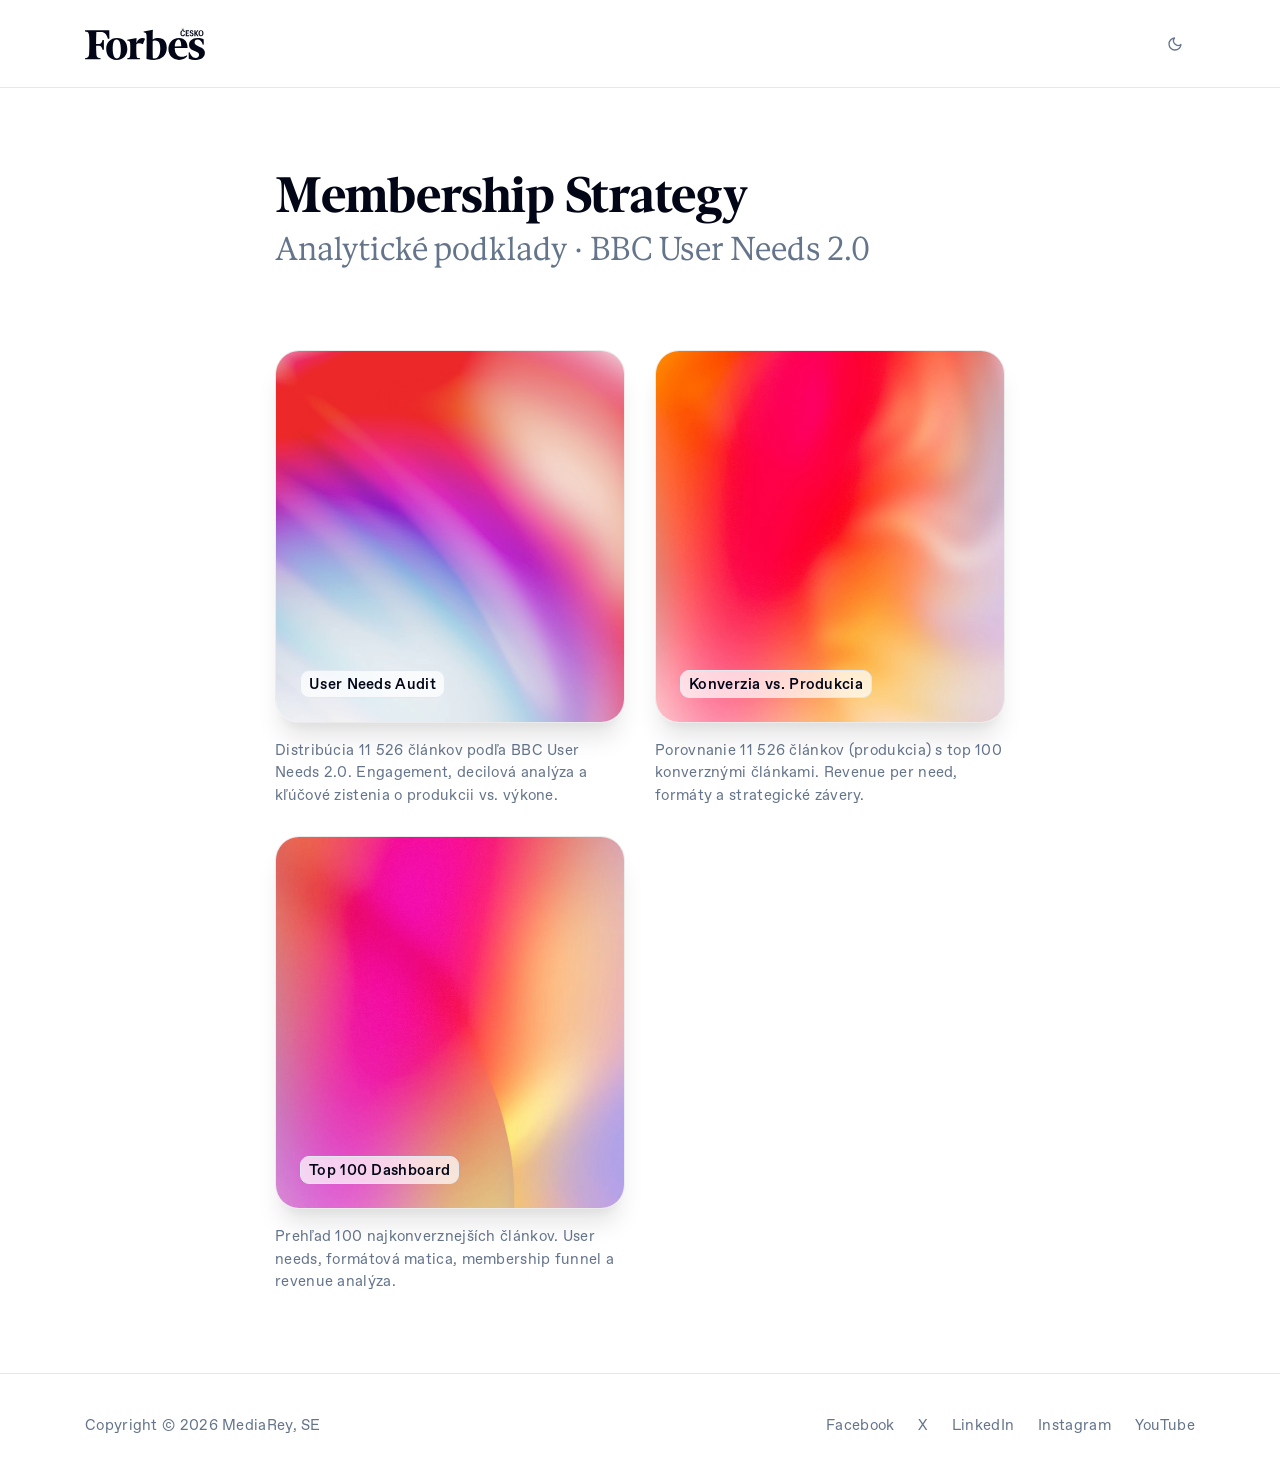
==== index.html @ b2af6ede "Merge remote-tracking branch 'origin/claude/awesome-booth-027d75'" ====
<!DOCTYPE html>
<html lang="sk" data-theme="light">
<head>
<meta charset="UTF-8">
<meta name="viewport" content="width=device-width, initial-scale=1.0">
<meta name="description" content="Forbes.cz membership strategy: analytical dashboards for content conversion, user needs, and revenue performance.">
<link rel="preload" as="font" type="font/woff2" href="fonts/ForbesHighlander-Regular-Web.woff2" crossorigin>
<link rel="preload" as="font" type="font/woff2" href="fonts/FavoritPro-Book.woff2" crossorigin>
<link rel="preload" as="font" type="font/woff2" href="fonts/FavoritPro-Bold.woff2" crossorigin>
<link rel="stylesheet" href="fonts/favorit.css">
<link rel="stylesheet" href="motion.css">
<title>Forbes.cz – Membership Strategy</title>
<script>(function(){var saved=localStorage.getItem('theme');document.documentElement.dataset.theme=saved||(window.matchMedia('(prefers-color-scheme:dark)').matches?'dark':'light');})();</script>
<style>
@font-face{font-family:'ForbesHighlander';src:url('fonts/ForbesHighlander-Regular-Web.woff2') format('woff2'),url('fonts/ForbesHighlander-Regular-Web.woff') format('woff');font-weight:400;font-style:normal;font-display:swap}
@font-face{font-family:'ForbesHighlander';src:url('fonts/ForbesHighlander-Bold-Web.woff2') format('woff2'),url('fonts/ForbesHighlander-Bold-Web.woff') format('woff');font-weight:700;font-style:normal;font-display:swap}

:root {
  --bg:       #ffffff;
  --bg-2:     #f8fafc;
  --text:     #020617;
  --text-2:   #64748b;
  --border:   #e2e8f0;
  --rose:     #e11d48;
  --sans:     'Favorit Pro', -apple-system, BlinkMacSystemFont, 'Segoe UI', Helvetica, Arial, sans-serif;
  --serif:    'ForbesHighlander', Georgia, serif;
}
[data-theme="dark"] {
  --bg:       #020617;
  --bg-2:     #0f172a;
  --text:     #ffffff;
  --text-2:   #cbd5e1;
  --border:   #334155;
}

*,*::before,*::after { box-sizing: border-box; margin: 0; padding: 0; }

body {
  font-family: var(--sans);
  font-size: 15px;
  line-height: 1.5;
  background: var(--bg);
  color: var(--text);
  min-height: 100vh;
  font-kerning: normal;
  font-optical-sizing: auto;
  -webkit-font-smoothing: antialiased;
}

/* ── Nav ── */
.nav {
  position: fixed;
  top: 0; left: 0; right: 0;
  z-index: 100;
  background: var(--bg);
  border-bottom: 1px solid var(--border);
  height: 88px;
  display: flex;
  align-items: center;
}
.nav-inner {
  width: 100%;
  max-width: 1200px;
  margin: 0 auto;
  padding: 0 45px;
  display: flex;
  align-items: center;
  justify-content: space-between;
}
.forbes-logo {
  height: 32px;
  width: auto;
  flex-shrink: 0;
  display:block;
}
.brand-logo {
  display:inline-flex;
  color:var(--text);
  text-decoration:none;
}
[data-theme="dark"] .brand-logo img {
  filter: brightness(0) invert(1);
}

.theme-btn {
  width: 40px; height: 40px;
  display: flex; align-items: center; justify-content: center;
  background: none;
  border: none;
  cursor: pointer;
  color: var(--text-2);
  border-radius: 8px;
  transition: color 150ms cubic-bezier(0.25,1,0.5,1), background 150ms cubic-bezier(0.25,1,0.5,1);
  flex-shrink: 0;
}
.theme-btn:hover { color: var(--text); background: var(--bg-2); }
.theme-btn:focus-visible { outline: 2px solid var(--rose); outline-offset: 2px; }
.icon-moon { display: none; }
[data-theme="dark"] .icon-moon { display: none; }
[data-theme="dark"] .icon-sun  { display: block; }
[data-theme="light"] .icon-sun  { display: none; }
[data-theme="light"] .icon-moon { display: block; }

/* ── Main layout ── */
.nav-spacer { height: 88px; }

.page-main {
  display: flex;
  flex-direction: column;
  align-items: center;
  gap: 80px;
  padding: 80px 45px 0;
}

/* ── Headline block ── */
.headline-block {
  display: flex;
  flex-direction: column;
  gap: 8px;
  width: 730px;
  max-width: 100%;
}
.headline-block h1 {
  font-family: var(--serif);
  font-weight: 700;
  font-size: 48px;
  line-height: 1.125;
  letter-spacing: -0.48px;
  color: var(--text);
  text-wrap: balance;
}
.headline-block .subtitle {
  font-family: var(--serif);
  font-weight: 400;
  font-size: 32px;
  line-height: 1.24;
  color: var(--text-2);
}

/* ── Cards grid ── */
.cards-grid {
  display: grid;
  grid-template-columns: 350px 350px;
  gap: 30px;
  width: 730px;
  max-width: 100%;
}
.card-item {
  display: flex;
  flex-direction: column;
  gap: 16px;
  text-decoration: none;
  color: inherit;
}
.card-image {
  position: relative;
  width: 350px;
  height: 373px;
  border-radius: 24px;
  overflow: hidden;
  border: 1px solid rgba(2,6,23,0.08);
  box-shadow: 0 10px 10px -5px rgba(0,0,0,.04), 0 20px 25px -5px rgba(0,0,0,.10);
  transition: transform 200ms cubic-bezier(0.25,1,0.5,1);
}
[data-theme="dark"] .card-image {
  border-color: rgba(2,6,23,0.8);
}
.card-item:hover .card-image {
  transform: translateY(-2px);
}
.card-item:focus-visible { outline: none; }
.card-item:focus-visible .card-image {
  outline: 2px solid var(--rose);
  outline-offset: 3px;
}
.card-image img {
  width: 100%; height: 100%;
  object-fit: cover;
  display: block;
  pointer-events: none;
}
.card-tag {
  position: absolute;
  bottom: 24px;
  left: 24px;
  background: rgba(255,255,255,0.72);
  backdrop-filter: blur(6px);
  -webkit-backdrop-filter: blur(6px);
  border: 1px solid #e2e8f0;
  border-radius: 9px;
  padding: 4px 8px;
  font-size: 15px;
  font-weight: 500;
  color: #020617;
  letter-spacing: 0.3px;
  line-height: 1.2;
  white-space: nowrap;
}
.card-desc {
  font-size: 15px;
  line-height: 1.5;
  color: var(--text-2);
  letter-spacing: 0.3px;
}

/* ── Footer ── */
.footer {
  width: 100%;
  border-top: 1px solid var(--border);
  margin-top: 80px;
}
.footer-inner {
  max-width: 1200px;
  margin: 0 auto;
  padding: 40px 45px;
  display: flex;
  align-items: center;
  justify-content: space-between;
  gap: 24px;
  flex-wrap: wrap;
}
.footer-copy {
  font-size: 15px;
  color: var(--text-2);
  letter-spacing: 0.3px;
}
.footer-social {
  display: flex;
  gap: 24px;
  flex-wrap: wrap;
}
.footer-social a {
  font-size: 15px;
  color: var(--text-2);
  text-decoration: none;
  letter-spacing: 0.3px;
  transition: color 150ms cubic-bezier(0.25,1,0.5,1);
}
.footer-social a:hover { color: var(--text); }

/* ── Responsive ── */
@media (max-width: 800px) {
  .nav-inner { padding: 0 20px; }
  .page-main { padding: 40px 20px 0; gap: 48px; }
  .headline-block { width: 100%; }
  .headline-block h1 { font-size: 36px; }
  .headline-block .subtitle { font-size: 20px; }
  .cards-grid { grid-template-columns: 1fr; width: 100%; }
  .card-image { width: 100%; height: auto; aspect-ratio: 350/373; }
  .footer-inner { padding: 32px 20px; }
}

@media (prefers-reduced-motion: reduce) {
  *,*::before,*::after { transition-duration: .01ms !important; animation-duration: .01ms !important; }
}
</style>
</head>
<body>

<!-- Fixed nav -->
<header class="nav">
  <div class="nav-inner">
    <a class="brand-logo" href="index.html" aria-label="Forbes Česko home"><img class="forbes-logo" src="assets/forbes-cesko-logo.svg" alt="Forbes Česko"></a>

    <button class="theme-btn" aria-label="Toggle theme">
      <!-- Sun: shown in dark mode -->
      <svg class="icon-sun" width="16" height="16" viewBox="0 0 24 24" fill="none" stroke="currentColor" stroke-width="2" stroke-linecap="round" stroke-linejoin="round" aria-hidden="true">
        <circle cx="12" cy="12" r="4"/>
        <path d="M12 2v2M12 20v2M4.93 4.93l1.41 1.41M17.66 17.66l1.41 1.41M2 12h2M20 12h2M6.34 17.66l-1.41 1.41M19.07 4.93l-1.41 1.41"/>
      </svg>
      <!-- Moon: shown in light mode -->
      <svg class="icon-moon" width="16" height="16" viewBox="0 0 24 24" fill="none" stroke="currentColor" stroke-width="2" stroke-linecap="round" stroke-linejoin="round" aria-hidden="true">
        <path d="M21 12.79A9 9 0 1 1 11.21 3 7 7 0 0 0 21 12.79z"/>
      </svg>
    </button>
  </div>
</header>

<div class="nav-spacer"></div>

<!-- Page content -->
<main class="page-main">

  <div class="headline-block">
    <h1>Membership Strategy</h1>
    <p class="subtitle">Analytické podklady · BBC User Needs 2.0</p>
  </div>

  <div class="cards-grid">

    <!-- Card 1: User Needs Audit -->
    <a href="forbes_cz_user_needs_audit.html" class="card-item">
      <div class="card-image">
        <img src="assets/card-user-needs.png" alt="User Needs Audit">
        <div class="card-tag">User Needs Audit</div>
      </div>
      <p class="card-desc">Distribúcia 11 526 článkov podľa BBC User Needs 2.0. Engagement, decilová analýza a kľúčové zistenia o produkcii vs. výkone.</p>
    </a>

    <!-- Card 2: Konverzia vs. Produkcia -->
    <a href="forbes_cz_conversion_vs_production.html" class="card-item">
      <div class="card-image">
        <img src="assets/card-konverzia.png" alt="Konverzia vs. Produkcia">
        <div class="card-tag">Konverzia vs. Produkcia</div>
      </div>
      <p class="card-desc">Porovnanie 11 526 článkov (produkcia) s top 100 konverznými článkami. Revenue per need, formáty a strategické závery.</p>
    </a>

    <!-- Card 3: Top 100 Dashboard -->
    <a href="forbes_cz_top100_dashboard.html" class="card-item">
      <div class="card-image">
        <img src="assets/card-top100.png" alt="Top 100 Dashboard">
        <div class="card-tag">Top 100 Dashboard</div>
      </div>
      <p class="card-desc">Prehľad 100 najkonverznejších článkov. User needs, formátová matica, membership funnel a revenue analýza.</p>
    </a>

  </div>

</main>

<!-- Footer -->
<footer class="footer">
  <div class="footer-inner">
    <span class="footer-copy">Copyright &copy; 2026 MediaRey, SE</span>
    <nav class="footer-social" aria-label="Social links">
      <a href="#">Facebook</a>
      <a href="#">X</a>
      <a href="#">LinkedIn</a>
      <a href="#">Instagram</a>
      <a href="#">YouTube</a>
    </nav>
  </div>
</footer>

<script src="theme.js"></script>
</body>
</html>
---- fonts/favorit.css ----
@font-face{font-family:'Favorit Pro';src:url('FavoritPro-Book.woff2') format('woff2');font-weight:400;font-style:normal;font-display:swap}
@font-face{font-family:'Favorit Pro';src:url('FavoritPro-Regular.woff2') format('woff2');font-weight:450;font-style:normal;font-display:swap}
@font-face{font-family:'Favorit Pro';src:url('FavoritPro-Medium.woff2') format('woff2');font-weight:500;font-style:normal;font-display:swap}
@font-face{font-family:'Favorit Pro';src:url('FavoritPro-Bold.woff2') format('woff2');font-weight:700;font-style:normal;font-display:swap}
---- motion.css ----
@view-transition{navigation:auto}

.site-header,.page-nav,.header{
  view-transition-name:app-header;
}
.footer,.dashboard-footer{
  view-transition-name:app-footer;
}
.page-main,.wrap,.main{
  view-transition-name:app-content;
  animation:content-enter 220ms cubic-bezier(.2,.8,.2,1) both;
}

body.is-route-loading .page-main,
body.is-route-loading .wrap,
body.is-route-loading .main{
  opacity:.35;
  transform:translateY(4px);
  pointer-events:none;
  transition:opacity 160ms cubic-bezier(.2,.8,.2,1),transform 160ms cubic-bezier(.2,.8,.2,1);
}

[id^="tab-"]{
  transition:opacity 180ms cubic-bezier(.2,.8,.2,1),transform 180ms cubic-bezier(.2,.8,.2,1);
}
.tab-panel-leave,
.tab-panel-enter{
  opacity:0!important;
  transform:translateY(4px);
  pointer-events:none;
}
.tab-panel-active{
  opacity:1!important;
  transform:translateY(0);
}

.card-item,
.stat-card,.stat,
.section,
.fmt-card,.need-card,.funnel-card,
.insight,.note{
  animation:item-enter 260ms cubic-bezier(.2,.8,.2,1) both;
}
.card-item:nth-child(2),
.stat-card:nth-child(2),
.stat:nth-child(2){animation-delay:35ms}
.card-item:nth-child(3),
.stat-card:nth-child(3),
.stat:nth-child(3){animation-delay:70ms}
.stat-card:nth-child(4),
.stat:nth-child(4){animation-delay:105ms}

.bar-fill,
.rev-fill,
.need-bar-fill,
.mini-bar-fill{
  transform-origin:left center;
  animation:bar-enter 520ms cubic-bezier(.2,.8,.2,1) both;
}

::view-transition-old(app-content){
  animation:content-exit 160ms cubic-bezier(.2,.8,.2,1) both;
}
::view-transition-new(app-content){
  animation:content-enter 220ms cubic-bezier(.2,.8,.2,1) both;
}
::view-transition-old(app-header),
::view-transition-new(app-header),
::view-transition-old(app-footer),
::view-transition-new(app-footer){
  animation-duration:1ms;
}

@keyframes content-enter{
  from{opacity:0;transform:translateY(6px)}
  to{opacity:1;transform:translateY(0)}
}
@keyframes content-exit{
  from{opacity:1;transform:translateY(0)}
  to{opacity:0;transform:translateY(4px)}
}
@keyframes item-enter{
  from{opacity:0;transform:translateY(5px)}
  to{opacity:1;transform:translateY(0)}
}
@keyframes bar-enter{
  from{transform:scaleX(0)}
  to{transform:scaleX(1)}
}

@media (prefers-reduced-motion:reduce){
  .page-main,.wrap,.main{animation:none}
  .card-item,
  .stat-card,.stat,
  .section,
  .fmt-card,.need-card,.funnel-card,
  .insight,.note,
  .bar-fill,.rev-fill,.need-bar-fill,.mini-bar-fill{animation:none}
  body.is-route-loading .page-main,
  body.is-route-loading .wrap,
  body.is-route-loading .main,
  [id^="tab-"]{
    transition:none!important;
    transform:none!important;
  }
  ::view-transition-old(app-content),
  ::view-transition-new(app-content),
  ::view-transition-old(app-header),
  ::view-transition-new(app-header),
  ::view-transition-old(app-footer),
  ::view-transition-new(app-footer){
    animation:none;
  }
}
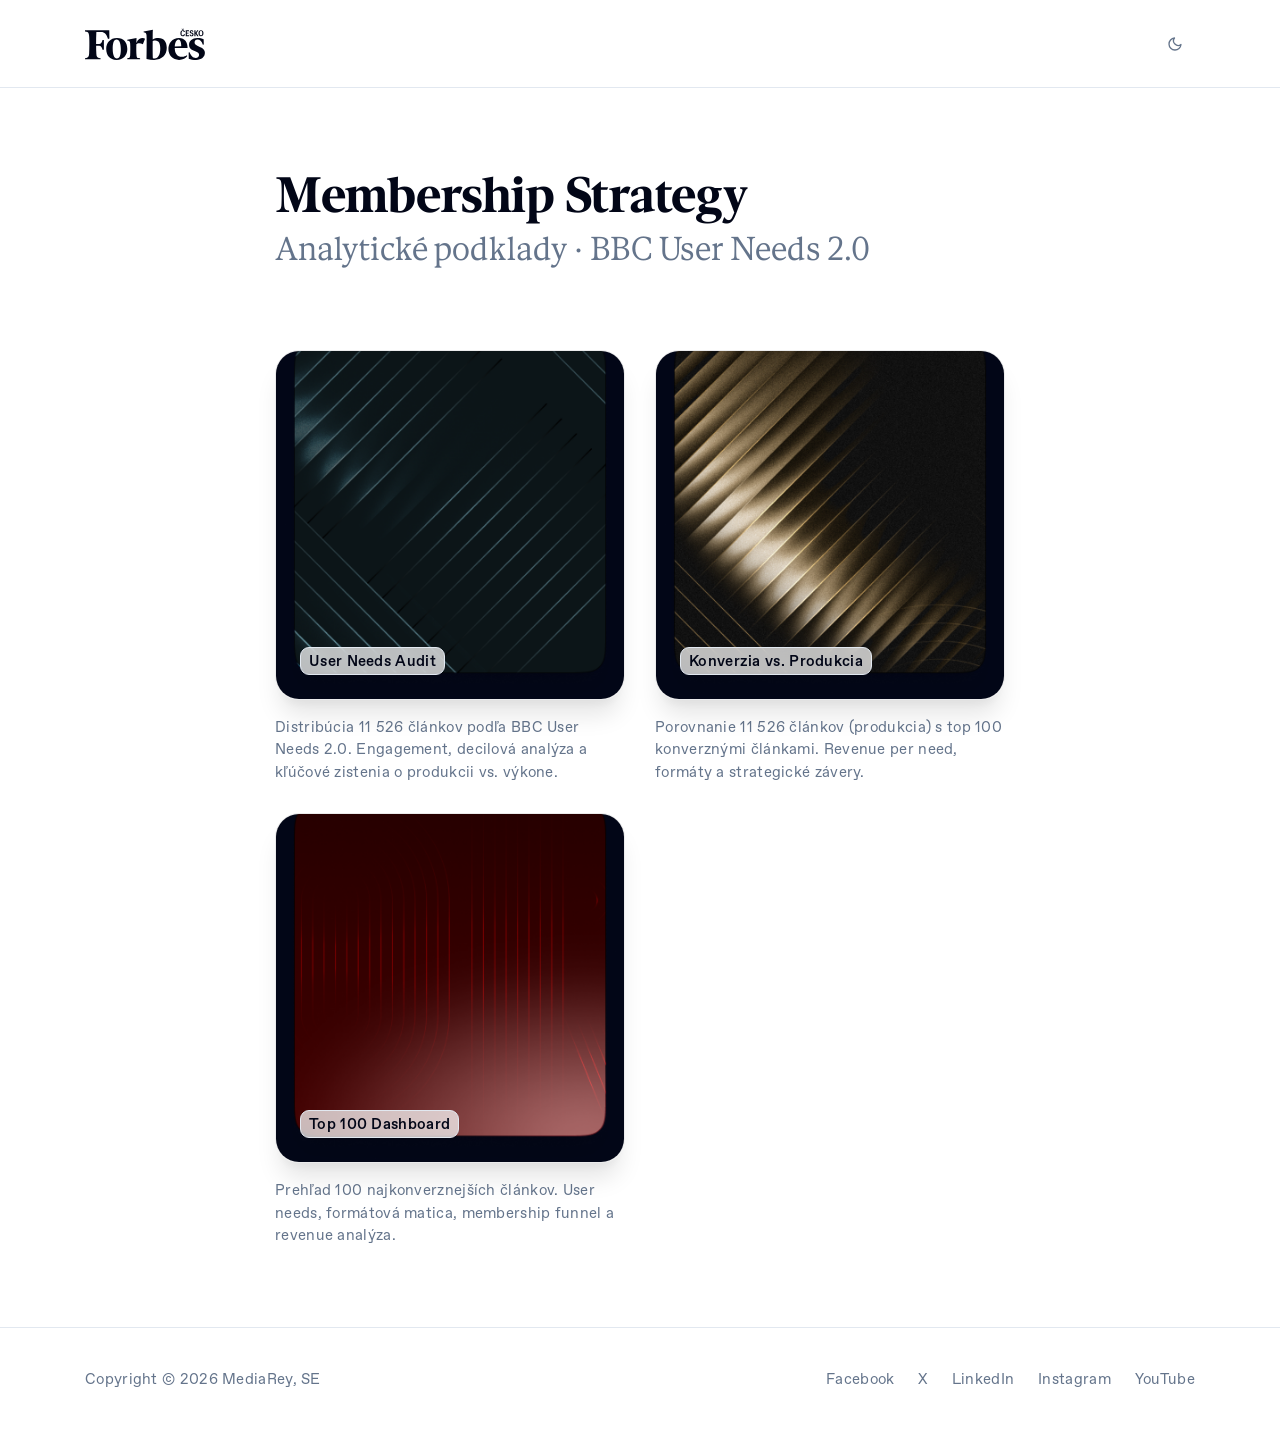
==== commit 2d6894e6: "Make index cards square (350x350)" ====
--- a/index.html
+++ b/index.html
@@ -10,7 +10,7 @@
 <link rel="stylesheet" href="fonts/favorit.css">
 <link rel="stylesheet" href="motion.css">
 <title>Forbes.cz – Membership Strategy</title>
-<script>(function(){var saved=localStorage.getItem('theme');document.documentElement.dataset.theme=saved||(window.matchMedia('(prefers-color-scheme:dark)').matches?'dark':'light');})();</script>
+<script>(function(){var saved=localStorage.getItem('theme');document.documentElement.dataset.theme=saved||document.documentElement.dataset.theme||'light';})();</script>
 <style>
 @font-face{font-family:'ForbesHighlander';src:url('fonts/ForbesHighlander-Regular-Web.woff2') format('woff2'),url('fonts/ForbesHighlander-Regular-Web.woff') format('woff');font-weight:400;font-style:normal;font-display:swap}
 @font-face{font-family:'ForbesHighlander';src:url('fonts/ForbesHighlander-Bold-Web.woff2') format('woff2'),url('fonts/ForbesHighlander-Bold-Web.woff') format('woff');font-weight:700;font-style:normal;font-display:swap}
@@ -155,7 +155,7 @@
 .card-image {
   position: relative;
   width: 350px;
-  height: 373px;
+  height: 350px;
   border-radius: 24px;
   overflow: hidden;
   border: 1px solid rgba(2,6,23,0.08);
@@ -246,7 +246,7 @@
   .headline-block h1 { font-size: 36px; }
   .headline-block .subtitle { font-size: 20px; }
   .cards-grid { grid-template-columns: 1fr; width: 100%; }
-  .card-image { width: 100%; height: auto; aspect-ratio: 350/373; }
+  .card-image { width: 100%; height: auto; aspect-ratio: 1; }
   .footer-inner { padding: 32px 20px; }
 }
 
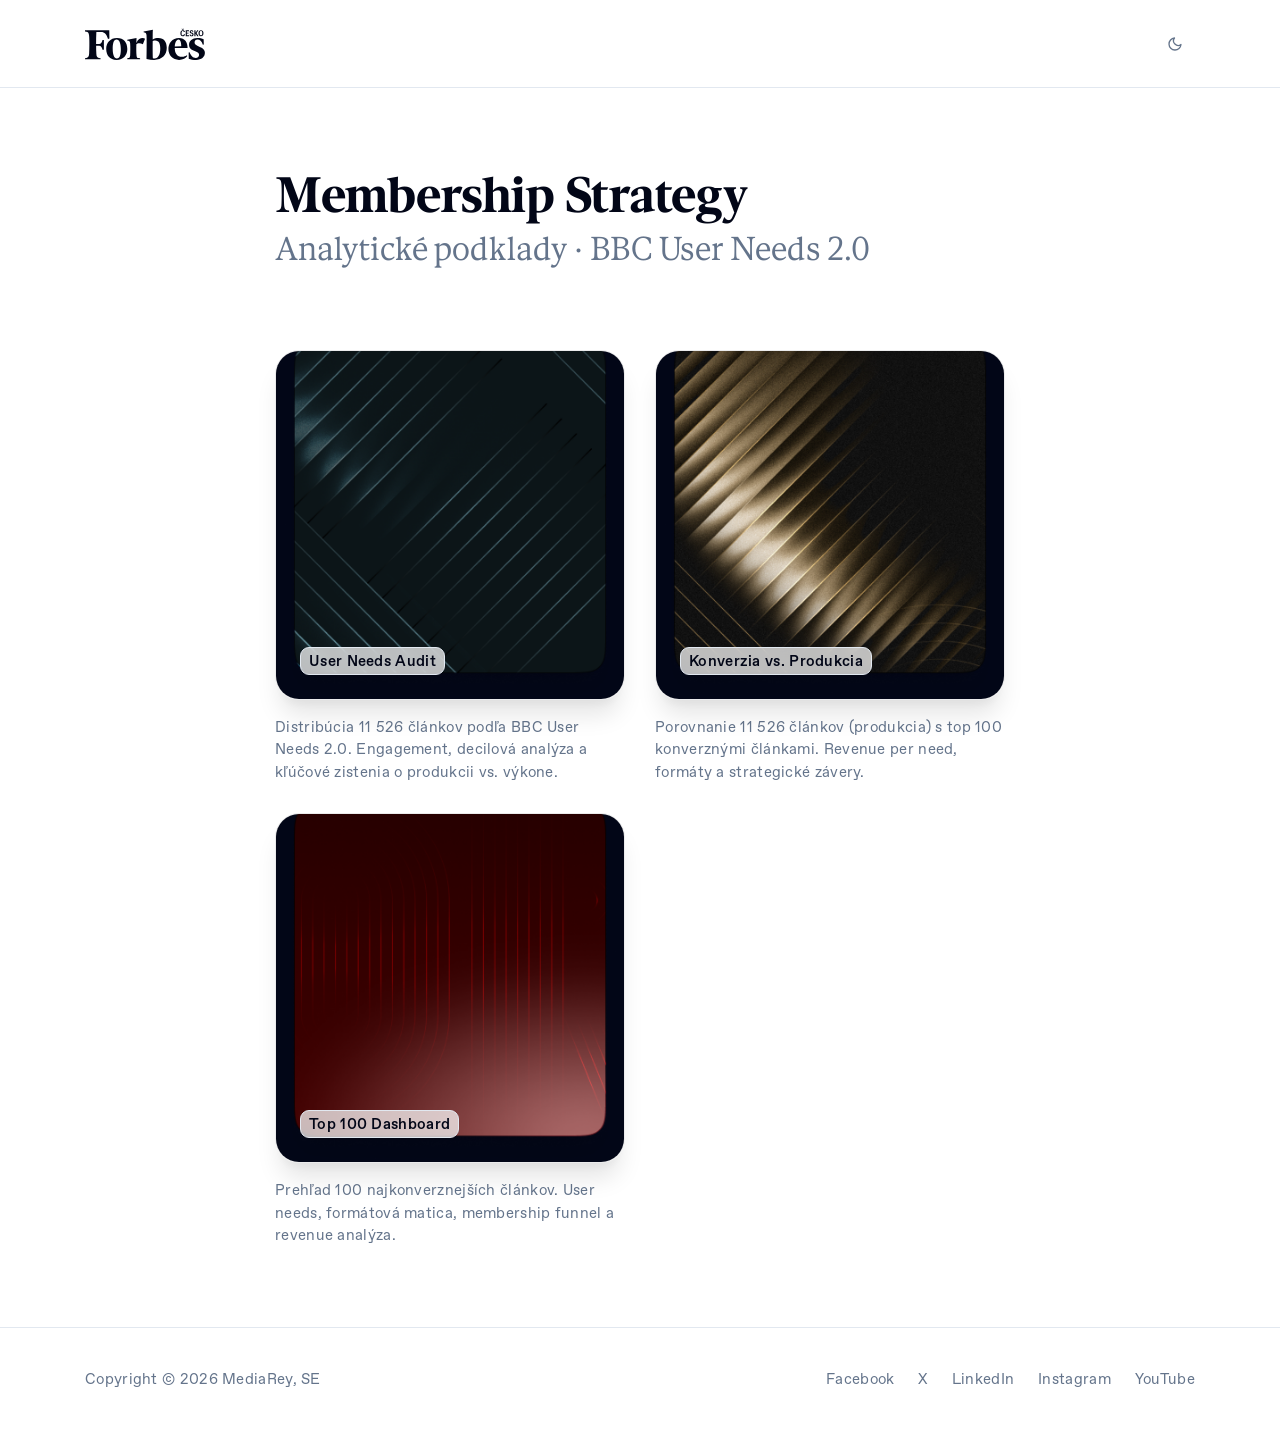
==== commit 08801f38: "Merge remote-tracking branch 'origin/claude/awesome-booth-027d75'" ====
--- a/index.html
+++ b/index.html
@@ -10,7 +10,7 @@
 <link rel="stylesheet" href="fonts/favorit.css">
 <link rel="stylesheet" href="motion.css">
 <title>Forbes.cz – Membership Strategy</title>
-<script>(function(){var saved=localStorage.getItem('theme');document.documentElement.dataset.theme=saved||document.documentElement.dataset.theme||'light';})();</script>
+<script>(function(){var saved=localStorage.getItem('theme');document.documentElement.dataset.theme=saved||(window.matchMedia('(prefers-color-scheme:dark)').matches?'dark':'light');})();</script>
 <style>
 @font-face{font-family:'ForbesHighlander';src:url('fonts/ForbesHighlander-Regular-Web.woff2') format('woff2'),url('fonts/ForbesHighlander-Regular-Web.woff') format('woff');font-weight:400;font-style:normal;font-display:swap}
 @font-face{font-family:'ForbesHighlander';src:url('fonts/ForbesHighlander-Bold-Web.woff2') format('woff2'),url('fonts/ForbesHighlander-Bold-Web.woff') format('woff');font-weight:700;font-style:normal;font-display:swap}
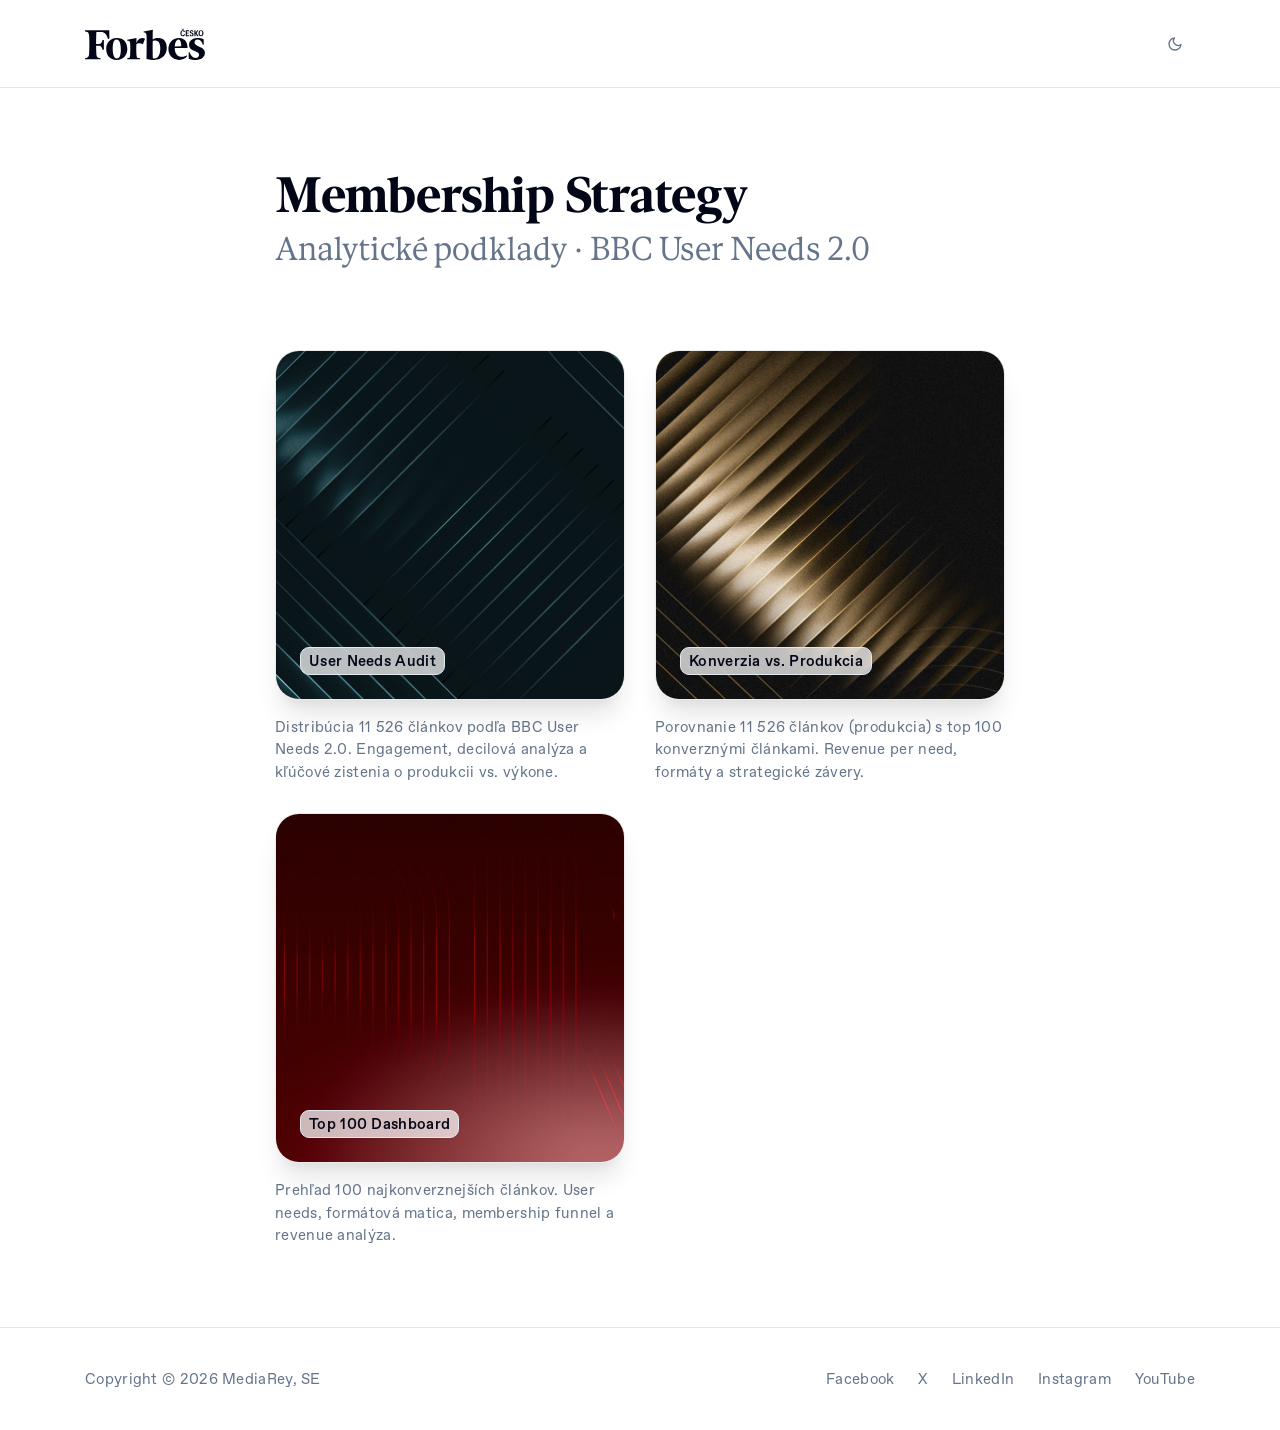
==== commit d18a2ead: "Use @2x card images" ====
--- a/index.html
+++ b/index.html
@@ -291,7 +291,7 @@
     <!-- Card 1: User Needs Audit -->
     <a href="forbes_cz_user_needs_audit.html" class="card-item">
       <div class="card-image">
-        <img src="assets/card-user-needs.png" alt="User Needs Audit">
+        <img src="assets/card-user-needs@2x.png" alt="User Needs Audit">
         <div class="card-tag">User Needs Audit</div>
       </div>
       <p class="card-desc">Distribúcia 11 526 článkov podľa BBC User Needs 2.0. Engagement, decilová analýza a kľúčové zistenia o produkcii vs. výkone.</p>
@@ -300,7 +300,7 @@
     <!-- Card 2: Konverzia vs. Produkcia -->
     <a href="forbes_cz_conversion_vs_production.html" class="card-item">
       <div class="card-image">
-        <img src="assets/card-konverzia.png" alt="Konverzia vs. Produkcia">
+        <img src="assets/card-konverzia@2x.png" alt="Konverzia vs. Produkcia">
         <div class="card-tag">Konverzia vs. Produkcia</div>
       </div>
       <p class="card-desc">Porovnanie 11 526 článkov (produkcia) s top 100 konverznými článkami. Revenue per need, formáty a strategické závery.</p>
@@ -309,7 +309,7 @@
     <!-- Card 3: Top 100 Dashboard -->
     <a href="forbes_cz_top100_dashboard.html" class="card-item">
       <div class="card-image">
-        <img src="assets/card-top100.png" alt="Top 100 Dashboard">
+        <img src="assets/card-top100@2x.png" alt="Top 100 Dashboard">
         <div class="card-tag">Top 100 Dashboard</div>
       </div>
       <p class="card-desc">Prehľad 100 najkonverznejších článkov. User needs, formátová matica, membership funnel a revenue analýza.</p>
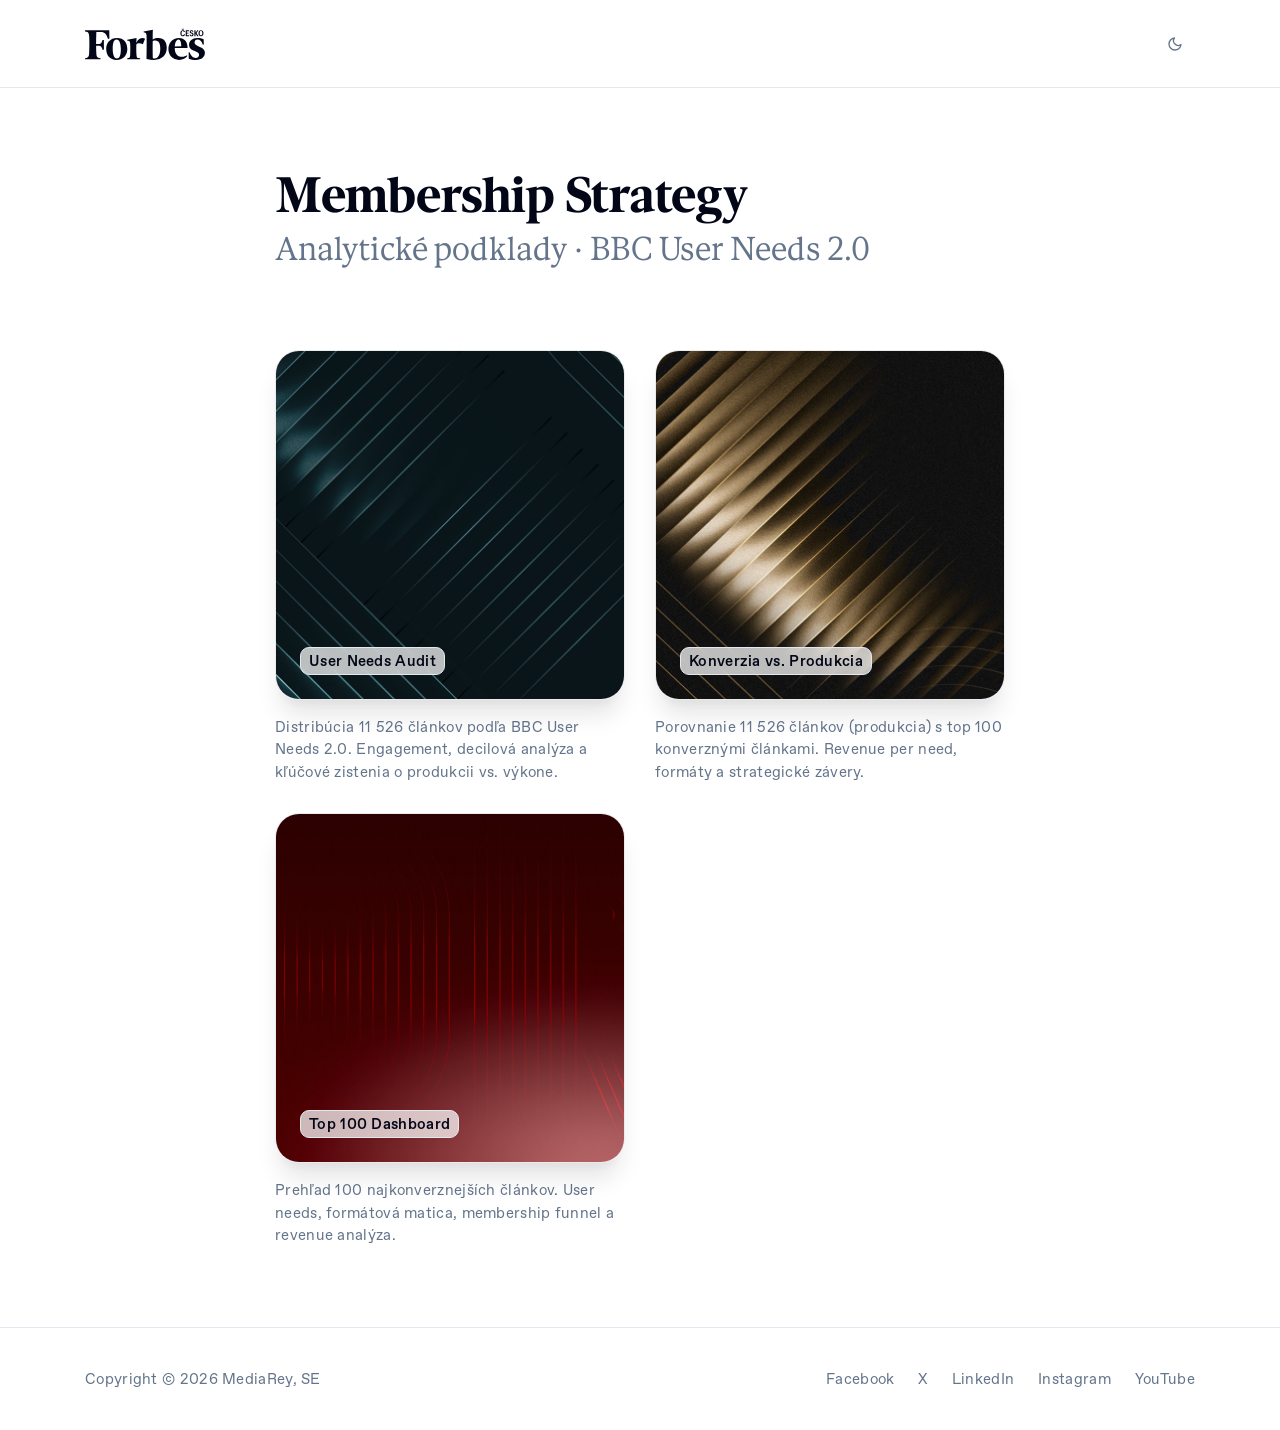
==== commit 70c6433f: "bug fixes" ====
--- a/index.html
+++ b/index.html
@@ -144,6 +144,7 @@
   gap: 30px;
   width: 730px;
   max-width: 100%;
+  margin-bottom: 80px;
 }
 .card-item {
   display: flex;
@@ -201,13 +202,16 @@
   line-height: 1.5;
   color: var(--text-2);
   letter-spacing: 0.3px;
-}
+  transition: color 150ms cubic-bezier(0.25,1,0.5,1);
+}
+.card-item:hover .card-desc,
+.card-item:focus-visible .card-desc { color: var(--text); }
 
 /* ── Footer ── */
 .footer {
   width: 100%;
   border-top: 1px solid var(--border);
-  margin-top: 80px;
+  margin-top: 0;
 }
 .footer-inner {
   max-width: 1200px;
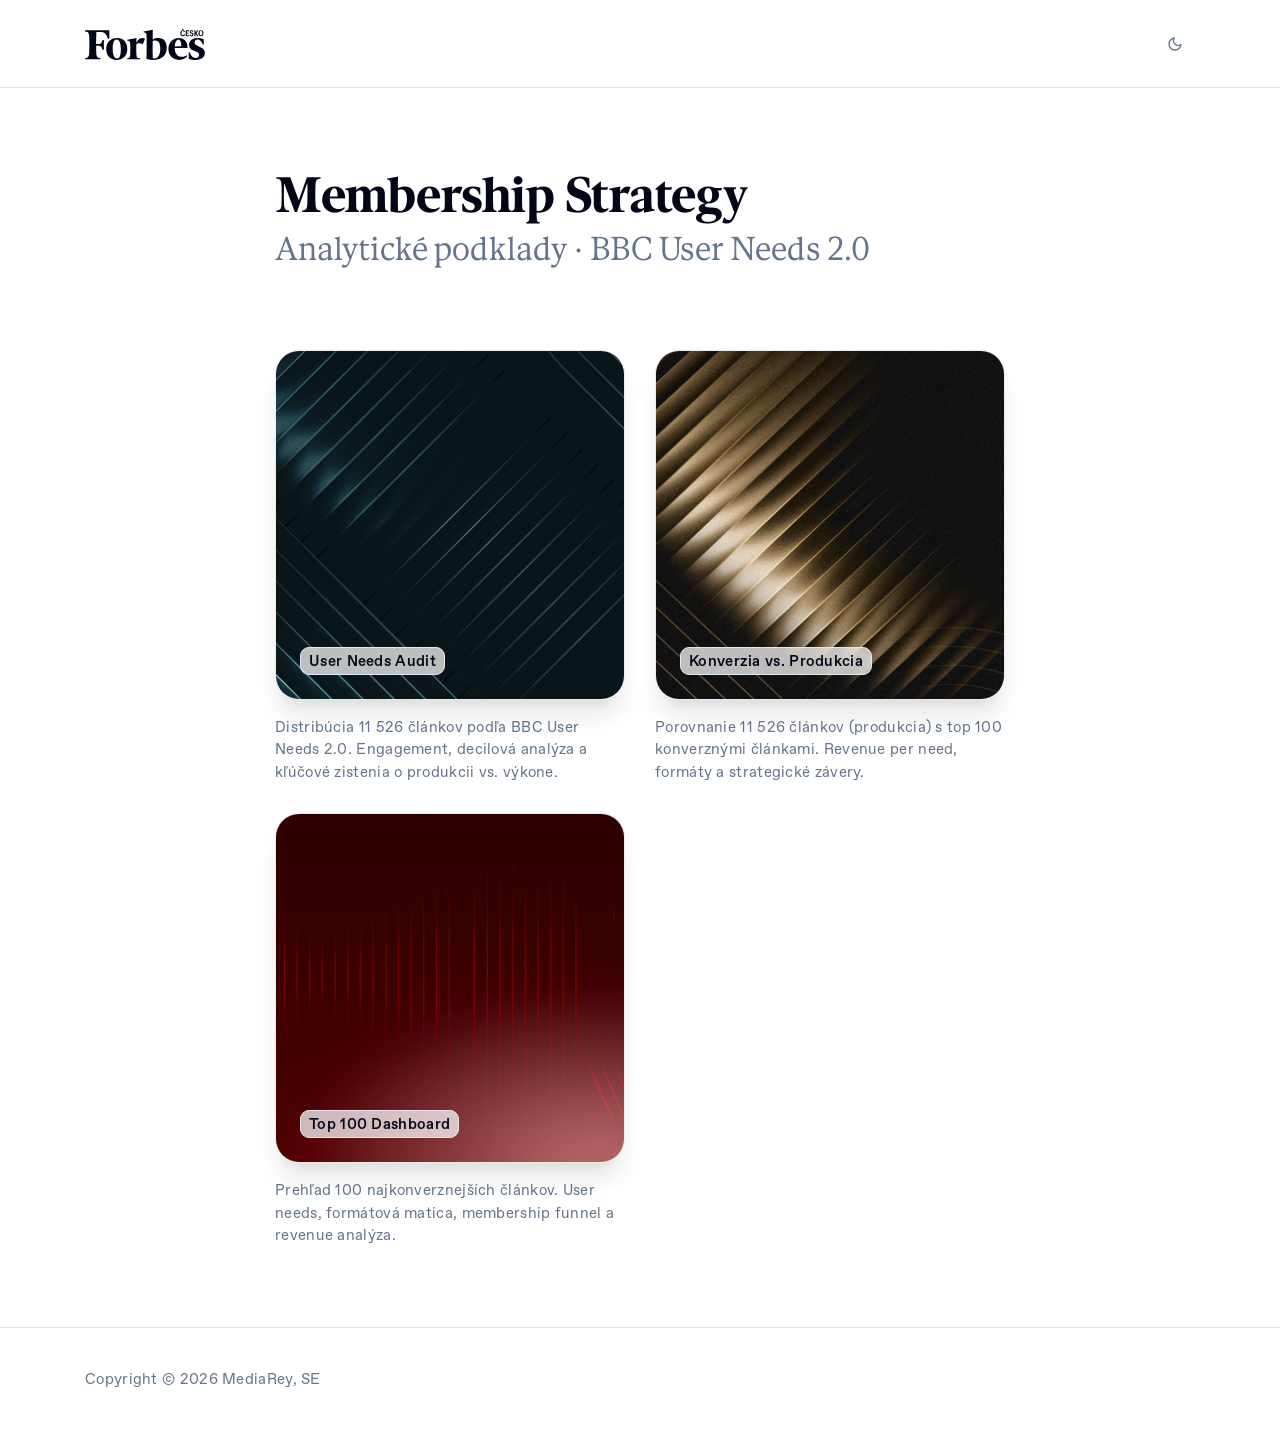
==== commit 64bd14af: "added headings" ====
--- a/index.html
+++ b/index.html
@@ -233,14 +233,6 @@
   gap: 24px;
   flex-wrap: wrap;
 }
-.footer-social a {
-  font-size: 15px;
-  color: var(--text-2);
-  text-decoration: none;
-  letter-spacing: 0.3px;
-  transition: color 150ms cubic-bezier(0.25,1,0.5,1);
-}
-.footer-social a:hover { color: var(--text); }
 
 /* ── Responsive ── */
 @media (max-width: 800px) {
@@ -327,13 +319,6 @@
 <footer class="footer">
   <div class="footer-inner">
     <span class="footer-copy">Copyright &copy; 2026 MediaRey, SE</span>
-    <nav class="footer-social" aria-label="Social links">
-      <a href="#">Facebook</a>
-      <a href="#">X</a>
-      <a href="#">LinkedIn</a>
-      <a href="#">Instagram</a>
-      <a href="#">YouTube</a>
-    </nav>
   </div>
 </footer>
 
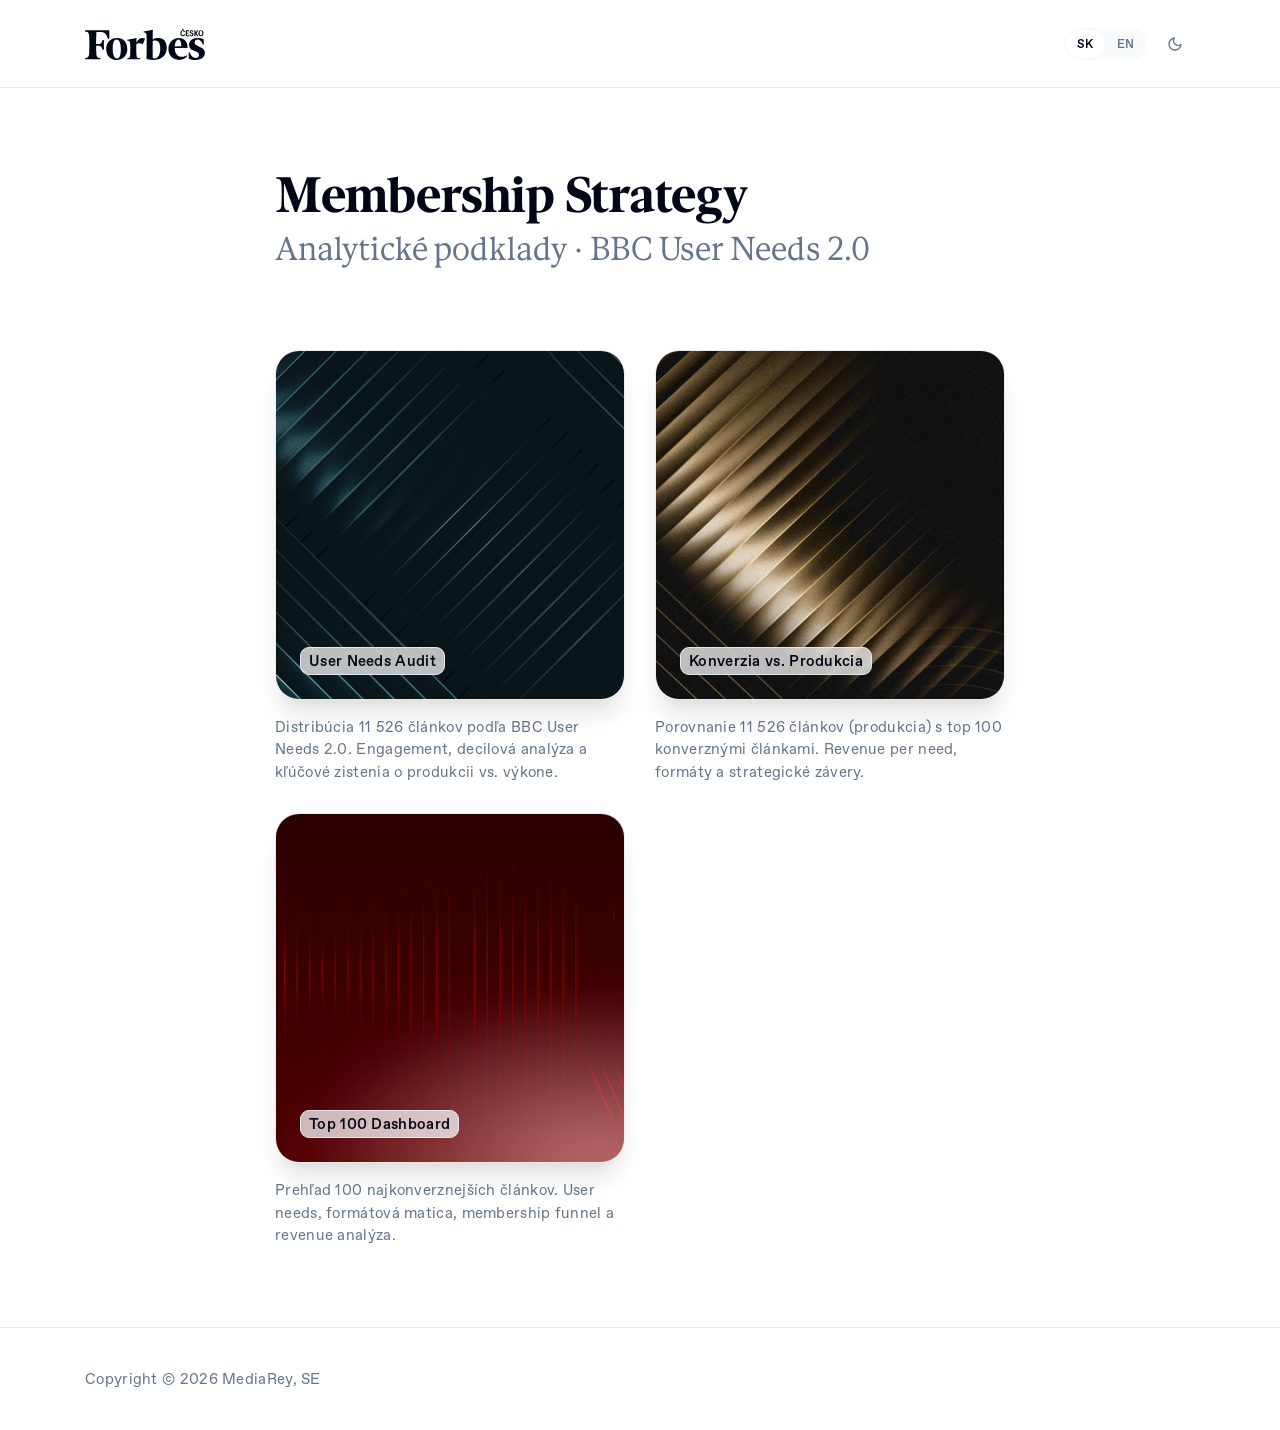
==== commit d3dd4bc1: "Add SK/EN language switch to index page" ====
--- a/index.html
+++ b/index.html
@@ -95,6 +95,11 @@
 }
 .theme-btn:hover { color: var(--text); background: var(--bg-2); }
 .theme-btn:focus-visible { outline: 2px solid var(--rose); outline-offset: 2px; }
+.header-controls { display: flex; align-items: center; gap: 8px; }
+.lang-switch { display: flex; gap: 2px; background: var(--bg-2); border-radius: 20px; padding: 2px; flex-shrink: 0; }
+.lang-btn { padding: 5px 11px; min-height: 28px; border: none; background: none; border-radius: 18px; font-size: 12px; font-weight: 500; color: var(--text-2); cursor: pointer; font-family: inherit; transition: all 150ms cubic-bezier(0.25,1,0.5,1); }
+.lang-btn.active { background: var(--bg); color: var(--text); }
+.lang-btn:focus-visible { outline: 2px solid var(--rose); outline-offset: 2px; }
 .icon-moon { display: none; }
 [data-theme="dark"] .icon-moon { display: none; }
 [data-theme="dark"] .icon-sun  { display: block; }
@@ -258,17 +263,23 @@
   <div class="nav-inner">
     <a class="brand-logo" href="index.html" aria-label="Forbes Česko home"><img class="forbes-logo" src="assets/forbes-cesko-logo.svg" alt="Forbes Česko"></a>
 
-    <button class="theme-btn" aria-label="Toggle theme">
-      <!-- Sun: shown in dark mode -->
-      <svg class="icon-sun" width="16" height="16" viewBox="0 0 24 24" fill="none" stroke="currentColor" stroke-width="2" stroke-linecap="round" stroke-linejoin="round" aria-hidden="true">
-        <circle cx="12" cy="12" r="4"/>
-        <path d="M12 2v2M12 20v2M4.93 4.93l1.41 1.41M17.66 17.66l1.41 1.41M2 12h2M20 12h2M6.34 17.66l-1.41 1.41M19.07 4.93l-1.41 1.41"/>
-      </svg>
-      <!-- Moon: shown in light mode -->
-      <svg class="icon-moon" width="16" height="16" viewBox="0 0 24 24" fill="none" stroke="currentColor" stroke-width="2" stroke-linecap="round" stroke-linejoin="round" aria-hidden="true">
-        <path d="M21 12.79A9 9 0 1 1 11.21 3 7 7 0 0 0 21 12.79z"/>
-      </svg>
-    </button>
+    <div class="header-controls">
+      <div class="lang-switch" role="group" aria-label="Language">
+        <button class="lang-btn active" data-lang="sk">SK</button>
+        <button class="lang-btn" data-lang="en">EN</button>
+      </div>
+      <button class="theme-btn" aria-label="Toggle theme">
+        <!-- Sun: shown in dark mode -->
+        <svg class="icon-sun" width="16" height="16" viewBox="0 0 24 24" fill="none" stroke="currentColor" stroke-width="2" stroke-linecap="round" stroke-linejoin="round" aria-hidden="true">
+          <circle cx="12" cy="12" r="4"/>
+          <path d="M12 2v2M12 20v2M4.93 4.93l1.41 1.41M17.66 17.66l1.41 1.41M2 12h2M20 12h2M6.34 17.66l-1.41 1.41M19.07 4.93l-1.41 1.41"/>
+        </svg>
+        <!-- Moon: shown in light mode -->
+        <svg class="icon-moon" width="16" height="16" viewBox="0 0 24 24" fill="none" stroke="currentColor" stroke-width="2" stroke-linecap="round" stroke-linejoin="round" aria-hidden="true">
+          <path d="M21 12.79A9 9 0 1 1 11.21 3 7 7 0 0 0 21 12.79z"/>
+        </svg>
+      </button>
+    </div>
   </div>
 </header>
 
@@ -279,7 +290,7 @@
 
   <div class="headline-block">
     <h1>Membership Strategy</h1>
-    <p class="subtitle">Analytické podklady · BBC User Needs 2.0</p>
+    <p class="subtitle" data-i18n="subtitle">Analytické podklady · BBC User Needs 2.0</p>
   </div>
 
   <div class="cards-grid">
@@ -290,16 +301,16 @@
         <img src="assets/card-user-needs@2x.png" alt="User Needs Audit">
         <div class="card-tag">User Needs Audit</div>
       </div>
-      <p class="card-desc">Distribúcia 11 526 článkov podľa BBC User Needs 2.0. Engagement, decilová analýza a kľúčové zistenia o produkcii vs. výkone.</p>
+      <p class="card-desc" data-i18n="card1-desc">Distribúcia 11 526 článkov podľa BBC User Needs 2.0. Engagement, decilová analýza a kľúčové zistenia o produkcii vs. výkone.</p>
     </a>
 
     <!-- Card 2: Konverzia vs. Produkcia -->
     <a href="forbes_cz_conversion_vs_production.html" class="card-item">
       <div class="card-image">
         <img src="assets/card-konverzia@2x.png" alt="Konverzia vs. Produkcia">
-        <div class="card-tag">Konverzia vs. Produkcia</div>
+        <div class="card-tag" data-i18n="card2-tag">Konverzia vs. Produkcia</div>
       </div>
-      <p class="card-desc">Porovnanie 11 526 článkov (produkcia) s top 100 konverznými článkami. Revenue per need, formáty a strategické závery.</p>
+      <p class="card-desc" data-i18n="card2-desc">Porovnanie 11 526 článkov (produkcia) s top 100 konverznými článkami. Revenue per need, formáty a strategické závery.</p>
     </a>
 
     <!-- Card 3: Top 100 Dashboard -->
@@ -308,7 +319,7 @@
         <img src="assets/card-top100@2x.png" alt="Top 100 Dashboard">
         <div class="card-tag">Top 100 Dashboard</div>
       </div>
-      <p class="card-desc">Prehľad 100 najkonverznejších článkov. User needs, formátová matica, membership funnel a revenue analýza.</p>
+      <p class="card-desc" data-i18n="card3-desc">Prehľad 100 najkonverznejších článkov. User needs, formátová matica, membership funnel a revenue analýza.</p>
     </a>
 
   </div>
@@ -322,6 +333,15 @@
   </div>
 </footer>
 
+<script>
+window.I18N_EN = {
+  "subtitle": "Analytical resources · BBC User Needs 2.0",
+  "card1-desc": "Distribution of 11,526 articles by BBC User Needs 2.0. Engagement, decile analysis, and key findings on production vs. performance.",
+  "card2-tag": "Conversion vs. Production",
+  "card2-desc": "Comparison of 11,526 articles (production) against the top 100 converting articles. Revenue per need, formats, and strategic insights.",
+  "card3-desc": "Overview of the 100 highest-converting articles. User needs, format matrix, membership funnel, and revenue analysis."
+};
+</script>
 <script src="theme.js"></script>
 </body>
 </html>
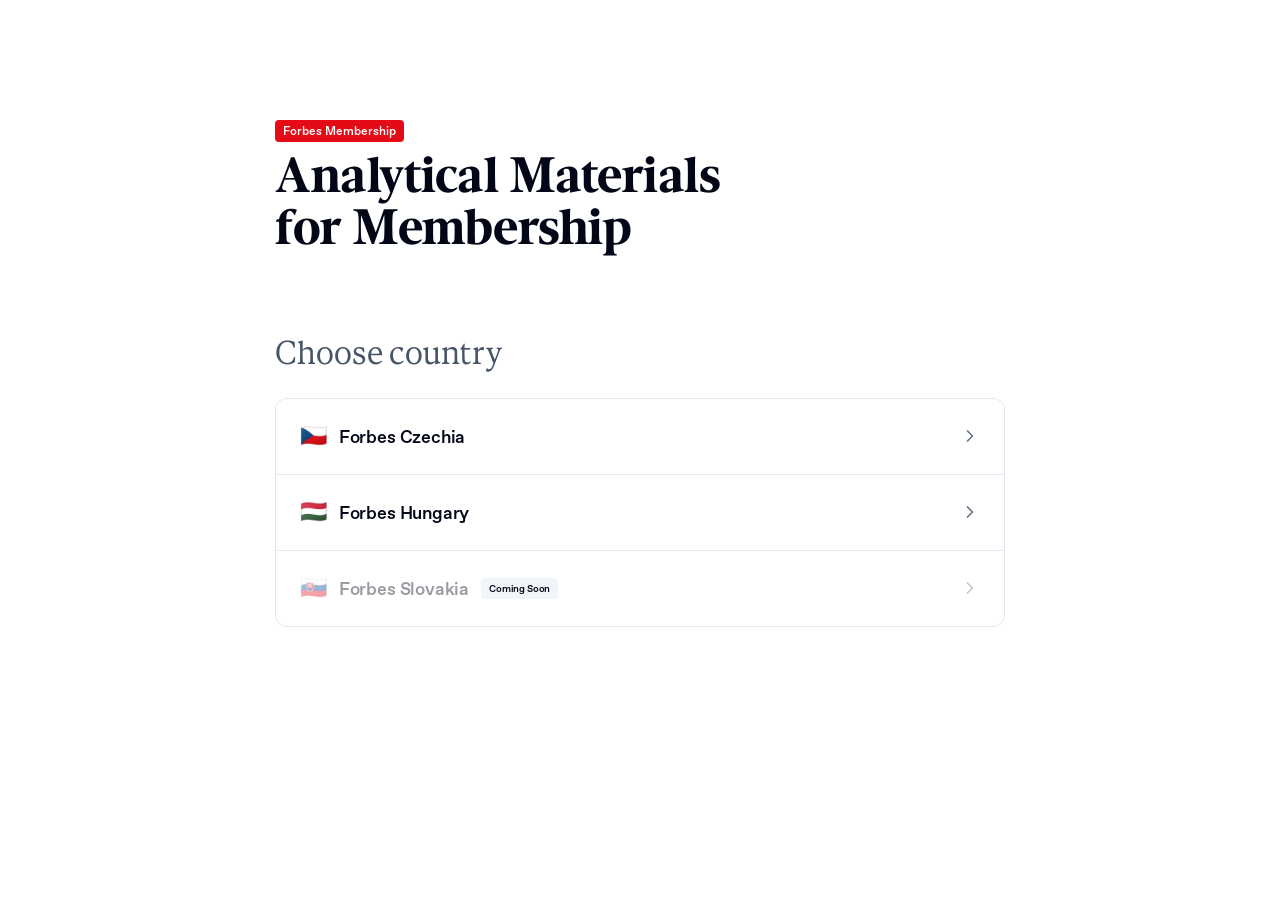
==== commit 864e92d9: "Added HU data" ====
--- a/index.html
+++ b/index.html
@@ -1,40 +1,46 @@
 <!DOCTYPE html>
-<html lang="sk" data-theme="light">
+<html lang="en" data-theme="light">
 <head>
 <meta charset="UTF-8">
 <meta name="viewport" content="width=device-width, initial-scale=1.0">
-<meta name="description" content="Forbes.cz membership strategy: analytical dashboards for content conversion, user needs, and revenue performance.">
+<meta name="description" content="Forbes Membership: analytical materials for membership strategy, by country.">
 <link rel="preload" as="font" type="font/woff2" href="fonts/ForbesHighlander-Regular-Web.woff2" crossorigin>
 <link rel="preload" as="font" type="font/woff2" href="fonts/FavoritPro-Book.woff2" crossorigin>
 <link rel="preload" as="font" type="font/woff2" href="fonts/FavoritPro-Bold.woff2" crossorigin>
 <link rel="stylesheet" href="fonts/favorit.css">
 <link rel="stylesheet" href="motion.css">
-<title>Forbes.cz – Membership Strategy</title>
+<title>Forbes Membership – Analytical Materials</title>
 <script>(function(){var saved=localStorage.getItem('theme');document.documentElement.dataset.theme=saved||(window.matchMedia('(prefers-color-scheme:dark)').matches?'dark':'light');})();</script>
 <style>
 @font-face{font-family:'ForbesHighlander';src:url('fonts/ForbesHighlander-Regular-Web.woff2') format('woff2'),url('fonts/ForbesHighlander-Regular-Web.woff') format('woff');font-weight:400;font-style:normal;font-display:swap}
 @font-face{font-family:'ForbesHighlander';src:url('fonts/ForbesHighlander-Bold-Web.woff2') format('woff2'),url('fonts/ForbesHighlander-Bold-Web.woff') format('woff');font-weight:700;font-style:normal;font-display:swap}
 
 :root {
-  --bg:       #ffffff;
-  --bg-2:     #f8fafc;
-  --text:     #020617;
-  --text-2:   #64748b;
-  --border:   #e2e8f0;
-  --rose:     #e11d48;
-  --sans:     'Favorit Pro', -apple-system, BlinkMacSystemFont, 'Segoe UI', Helvetica, Arial, sans-serif;
-  --serif:    'ForbesHighlander', Georgia, serif;
+  --bg:            #ffffff;
+  --bg-2:          #f8fafc;
+  --text:          #020617;
+  --text-2:        #64748b;
+  --text-choose:   #475569;
+  --surface-tert:  #f1f5f9;
+  --border:        #e2e8f0;
+  --rose:          #e11d48;
+  --forbes-red:    #e50b16;
+  --sans:          'Favorit Pro', -apple-system, BlinkMacSystemFont, 'Segoe UI', Helvetica, Arial, sans-serif;
+  --serif:         'ForbesHighlander', Georgia, serif;
 }
 [data-theme="dark"] {
-  --bg:       #020617;
-  --bg-2:     #0f172a;
-  --text:     #ffffff;
-  --text-2:   #cbd5e1;
-  --border:   #334155;
+  --bg:            #020617;
+  --bg-2:          #0f172a;
+  --text:          #ffffff;
+  --text-2:        #cbd5e1;
+  --text-choose:   #cbd5e1;
+  --surface-tert:  #334155;
+  --border:        #334155;
 }
 
 *,*::before,*::after { box-sizing: border-box; margin: 0; padding: 0; }
 
+html, body { height: 100%; }
 body {
   font-family: var(--sans);
   font-size: 15px;
@@ -47,42 +53,10 @@
   -webkit-font-smoothing: antialiased;
 }
 
-/* ── Nav ── */
-.nav {
+.theme-btn {
   position: fixed;
-  top: 0; left: 0; right: 0;
-  z-index: 100;
-  background: var(--bg);
-  border-bottom: 1px solid var(--border);
-  height: 88px;
-  display: flex;
-  align-items: center;
-}
-.nav-inner {
-  width: 100%;
-  max-width: 1200px;
-  margin: 0 auto;
-  padding: 0 45px;
-  display: flex;
-  align-items: center;
-  justify-content: space-between;
-}
-.forbes-logo {
-  height: 32px;
-  width: auto;
-  flex-shrink: 0;
-  display:block;
-}
-.brand-logo {
-  display:inline-flex;
-  color:var(--text);
-  text-decoration:none;
-}
-[data-theme="dark"] .brand-logo img {
-  filter: brightness(0) invert(1);
-}
-
-.theme-btn {
+  top: 24px; right: 24px;
+  z-index: 10;
   width: 40px; height: 40px;
   display: flex; align-items: center; justify-content: center;
   background: none;
@@ -91,164 +65,153 @@
   color: var(--text-2);
   border-radius: 8px;
   transition: color 150ms cubic-bezier(0.25,1,0.5,1), background 150ms cubic-bezier(0.25,1,0.5,1);
-  flex-shrink: 0;
 }
 .theme-btn:hover { color: var(--text); background: var(--bg-2); }
 .theme-btn:focus-visible { outline: 2px solid var(--rose); outline-offset: 2px; }
-.header-controls { display: flex; align-items: center; gap: 8px; }
-.lang-switch { display: flex; gap: 2px; background: var(--bg-2); border-radius: 20px; padding: 2px; flex-shrink: 0; }
-.lang-btn { padding: 5px 11px; min-height: 28px; border: none; background: none; border-radius: 18px; font-size: 12px; font-weight: 500; color: var(--text-2); cursor: pointer; font-family: inherit; transition: all 150ms cubic-bezier(0.25,1,0.5,1); }
-.lang-btn.active { background: var(--bg); color: var(--text); }
-.lang-btn:focus-visible { outline: 2px solid var(--rose); outline-offset: 2px; }
 .icon-moon { display: none; }
 [data-theme="dark"] .icon-moon { display: none; }
 [data-theme="dark"] .icon-sun  { display: block; }
 [data-theme="light"] .icon-sun  { display: none; }
 [data-theme="light"] .icon-moon { display: block; }
 
-/* ── Main layout ── */
-.nav-spacer { height: 88px; }
-
-.page-main {
+.intro-main {
   display: flex;
   flex-direction: column;
   align-items: center;
   gap: 80px;
-  padding: 80px 45px 0;
-}
-
-/* ── Headline block ── */
-.headline-block {
+  padding: 120px 45px;
+  min-height: 100vh;
+}
+
+.intro-top {
   display: flex;
   flex-direction: column;
   gap: 8px;
+  align-items: flex-start;
   width: 730px;
   max-width: 100%;
 }
-.headline-block h1 {
+.badge-membership {
+  display: inline-flex;
+  align-items: center;
+  height: 22px;
+  padding: 4px 8px;
+  border-radius: 4px;
+  background: var(--forbes-red);
+  color: #fff;
+  font-family: var(--sans);
+  font-weight: 500;
+  font-size: 12px;
+  white-space: nowrap;
+}
+.intro-top h1 {
   font-family: var(--serif);
   font-weight: 700;
   font-size: 48px;
-  line-height: 1.125;
+  line-height: 1.083;
   letter-spacing: -0.48px;
   color: var(--text);
   text-wrap: balance;
 }
-.headline-block .subtitle {
+
+.intro-country {
+  display: flex;
+  flex-direction: column;
+  gap: 24px;
+  width: 730px;
+  max-width: 100%;
+}
+.choose-country {
   font-family: var(--serif);
   font-weight: 400;
   font-size: 32px;
   line-height: 1.24;
+  color: var(--text-choose);
+}
+
+.country-list {
+  display: flex;
+  flex-direction: column;
+  width: 100%;
+}
+.country-opt {
+  display: flex;
+  align-items: center;
+  justify-content: space-between;
+  gap: 16px;
+  width: 100%;
+  padding: 24px;
+  background: var(--bg);
+  border: 1px solid var(--border);
+  color: inherit;
+  text-decoration: none;
+  font-family: var(--sans);
+  font-weight: 500;
+  font-size: 18px;
+  letter-spacing: -0.18px;
+  color: var(--text);
+  transition: background 150ms cubic-bezier(0.25,1,0.5,1), border-color 150ms cubic-bezier(0.25,1,0.5,1);
+  position: relative;
+}
+.country-list a.country-opt:hover { background: var(--bg-2); border-color: var(--rose); z-index: 1; }
+.country-list a.country-opt:focus-visible { outline: 2px solid var(--rose); outline-offset: -2px; }
+.country-opt + .country-opt { margin-top: -1px; }
+.country-opt:first-child { border-radius: 12px 12px 0 0; }
+.country-opt:last-child { border-radius: 0 0 12px 12px; }
+.country-opt.disabled { cursor: default; }
+.country-opt .opt-label {
+  display: flex;
+  align-items: center;
+  gap: 12px;
+  transition: transform 200ms cubic-bezier(0.25,1,0.5,1);
+}
+.country-list a.country-opt:hover .opt-label { transform: translateX(3px); }
+.country-opt.disabled .opt-text { opacity: .4; }
+.country-opt .opt-text { display: inline-block; }
+.flag {
+  flex-shrink: 0;
+  font-size: 22px;
+  line-height: 1;
+}
+.country-opt.disabled .flag { opacity: .4; }
+.badge-soon {
+  display: inline-flex;
+  align-items: center;
+  padding: 4px 8px;
+  border-radius: 4px;
+  background: var(--surface-tert);
+  color: var(--text);
+  font-family: var(--sans);
+  font-weight: 500;
+  font-size: 10px;
+  line-height: 13px;
+  white-space: nowrap;
+}
+.chevron {
+  flex-shrink: 0;
   color: var(--text-2);
-}
-
-/* ── Cards grid ── */
-.cards-grid {
-  display: grid;
-  grid-template-columns: 350px 350px;
-  gap: 30px;
-  width: 730px;
-  max-width: 100%;
-  margin-bottom: 80px;
-}
-.card-item {
-  display: flex;
-  flex-direction: column;
-  gap: 16px;
-  text-decoration: none;
-  color: inherit;
-}
-.card-image {
-  position: relative;
-  width: 350px;
-  height: 350px;
-  border-radius: 24px;
-  overflow: hidden;
-  border: 1px solid rgba(2,6,23,0.08);
-  box-shadow: 0 10px 10px -5px rgba(0,0,0,.04), 0 20px 25px -5px rgba(0,0,0,.10);
-  transition: transform 200ms cubic-bezier(0.25,1,0.5,1);
-}
-[data-theme="dark"] .card-image {
-  border-color: rgba(2,6,23,0.8);
-}
-.card-item:hover .card-image {
-  transform: translateY(-2px);
-}
-.card-item:focus-visible { outline: none; }
-.card-item:focus-visible .card-image {
-  outline: 2px solid var(--rose);
-  outline-offset: 3px;
-}
-.card-image img {
-  width: 100%; height: 100%;
-  object-fit: cover;
-  display: block;
-  pointer-events: none;
-}
-.card-tag {
-  position: absolute;
-  bottom: 24px;
-  left: 24px;
-  background: rgba(255,255,255,0.72);
-  backdrop-filter: blur(6px);
-  -webkit-backdrop-filter: blur(6px);
-  border: 1px solid #e2e8f0;
-  border-radius: 9px;
-  padding: 4px 8px;
-  font-size: 15px;
-  font-weight: 500;
-  color: #020617;
-  letter-spacing: 0.3px;
-  line-height: 1.2;
-  white-space: nowrap;
-}
-.card-desc {
-  font-size: 15px;
-  line-height: 1.5;
-  color: var(--text-2);
-  letter-spacing: 0.3px;
-  transition: color 150ms cubic-bezier(0.25,1,0.5,1);
-}
-.card-item:hover .card-desc,
-.card-item:focus-visible .card-desc { color: var(--text); }
-
-/* ── Footer ── */
-.footer {
-  width: 100%;
-  border-top: 1px solid var(--border);
-  margin-top: 0;
-}
-.footer-inner {
-  max-width: 1200px;
-  margin: 0 auto;
-  padding: 40px 45px;
-  display: flex;
-  align-items: center;
-  justify-content: space-between;
-  gap: 24px;
-  flex-wrap: wrap;
-}
-.footer-copy {
-  font-size: 15px;
-  color: var(--text-2);
-  letter-spacing: 0.3px;
-}
-.footer-social {
-  display: flex;
-  gap: 24px;
-  flex-wrap: wrap;
-}
-
-/* ── Responsive ── */
+  transition: transform 200ms cubic-bezier(0.25,1,0.5,1), color 150ms cubic-bezier(0.25,1,0.5,1);
+}
+.country-list a.country-opt:hover .chevron { transform: translateX(4px); color: var(--rose); }
+.country-opt.disabled .chevron { opacity: .4; }
+
+/* ── Entrance ── */
+.intro-top { animation: rise-in 420ms cubic-bezier(0.2,0.8,0.2,1) both; }
+.choose-country { animation: rise-in 420ms cubic-bezier(0.2,0.8,0.2,1) both 80ms; }
+.country-opt { animation: rise-in 420ms cubic-bezier(0.2,0.8,0.2,1) both; }
+.country-opt:nth-child(1) { animation-delay: 160ms; }
+.country-opt:nth-child(2) { animation-delay: 210ms; }
+.country-opt:nth-child(3) { animation-delay: 260ms; }
+@keyframes rise-in {
+  from { opacity: 0; transform: translateY(8px); }
+  to   { opacity: 1; transform: translateY(0); }
+}
+
 @media (max-width: 800px) {
-  .nav-inner { padding: 0 20px; }
-  .page-main { padding: 40px 20px 0; gap: 48px; }
-  .headline-block { width: 100%; }
-  .headline-block h1 { font-size: 36px; }
-  .headline-block .subtitle { font-size: 20px; }
-  .cards-grid { grid-template-columns: 1fr; width: 100%; }
-  .card-image { width: 100%; height: auto; aspect-ratio: 1; }
-  .footer-inner { padding: 32px 20px; }
+  .intro-main { padding: 64px 20px; gap: 48px; }
+  .intro-top h1 { font-size: 34px; }
+  .choose-country { font-size: 24px; }
+  .country-opt { padding: 18px; font-size: 16px; }
 }
 
 @media (prefers-reduced-motion: reduce) {
@@ -258,90 +221,47 @@
 </head>
 <body>
 
-<!-- Fixed nav -->
-<header class="nav">
-  <div class="nav-inner">
-    <a class="brand-logo" href="index.html" aria-label="Forbes Česko home"><img class="forbes-logo" src="assets/forbes-cesko-logo.svg" alt="Forbes Česko"></a>
-
-    <div class="header-controls">
-      <div class="lang-switch" role="group" aria-label="Language">
-        <button class="lang-btn active" data-lang="sk">SK</button>
-        <button class="lang-btn" data-lang="en">EN</button>
+<main class="intro-main">
+
+  <div class="intro-top">
+    <span class="badge-membership">Forbes Membership</span>
+    <h1>Analytical Materials for Membership</h1>
+  </div>
+
+  <div class="intro-country">
+    <p class="choose-country">Choose country</p>
+    <div class="country-list">
+
+      <a class="country-opt" href="forbes_cz_index.html">
+        <span class="opt-label">
+          <span class="flag" aria-hidden="true">🇨🇿</span>
+          <span class="opt-text">Forbes Czechia</span>
+        </span>
+        <svg class="chevron" width="20" height="20" viewBox="0 0 24 24" fill="none" stroke="currentColor" stroke-width="2" stroke-linecap="round" stroke-linejoin="round" aria-hidden="true"><path d="M9 6l6 6-6 6"/></svg>
+      </a>
+
+      <a class="country-opt" href="forbes_hu_index.html">
+        <span class="opt-label">
+          <span class="flag" aria-hidden="true">🇭🇺</span>
+          <span class="opt-text">Forbes Hungary</span>
+        </span>
+        <svg class="chevron" width="20" height="20" viewBox="0 0 24 24" fill="none" stroke="currentColor" stroke-width="2" stroke-linecap="round" stroke-linejoin="round" aria-hidden="true"><path d="M9 6l6 6-6 6"/></svg>
+      </a>
+
+      <div class="country-opt disabled" aria-disabled="true">
+        <span class="opt-label">
+          <span class="flag" aria-hidden="true">🇸🇰</span>
+          <span class="opt-text">Forbes Slovakia</span>
+          <span class="badge-soon">Coming Soon</span>
+        </span>
+        <svg class="chevron" width="20" height="20" viewBox="0 0 24 24" fill="none" stroke="currentColor" stroke-width="2" stroke-linecap="round" stroke-linejoin="round" aria-hidden="true"><path d="M9 6l6 6-6 6"/></svg>
       </div>
-      <button class="theme-btn" aria-label="Toggle theme">
-        <!-- Sun: shown in dark mode -->
-        <svg class="icon-sun" width="16" height="16" viewBox="0 0 24 24" fill="none" stroke="currentColor" stroke-width="2" stroke-linecap="round" stroke-linejoin="round" aria-hidden="true">
-          <circle cx="12" cy="12" r="4"/>
-          <path d="M12 2v2M12 20v2M4.93 4.93l1.41 1.41M17.66 17.66l1.41 1.41M2 12h2M20 12h2M6.34 17.66l-1.41 1.41M19.07 4.93l-1.41 1.41"/>
-        </svg>
-        <!-- Moon: shown in light mode -->
-        <svg class="icon-moon" width="16" height="16" viewBox="0 0 24 24" fill="none" stroke="currentColor" stroke-width="2" stroke-linecap="round" stroke-linejoin="round" aria-hidden="true">
-          <path d="M21 12.79A9 9 0 1 1 11.21 3 7 7 0 0 0 21 12.79z"/>
-        </svg>
-      </button>
+
     </div>
   </div>
-</header>
-
-<div class="nav-spacer"></div>
-
-<!-- Page content -->
-<main class="page-main">
-
-  <div class="headline-block">
-    <h1>Membership Strategy</h1>
-    <p class="subtitle" data-i18n="subtitle">Analytické podklady · BBC User Needs 2.0</p>
-  </div>
-
-  <div class="cards-grid">
-
-    <!-- Card 1: User Needs Audit -->
-    <a href="forbes_cz_user_needs_audit.html" class="card-item">
-      <div class="card-image">
-        <img src="assets/card-user-needs@2x.png" alt="User Needs Audit">
-        <div class="card-tag">User Needs Audit</div>
-      </div>
-      <p class="card-desc" data-i18n="card1-desc">Distribúcia 11 526 článkov podľa BBC User Needs 2.0. Engagement, decilová analýza a kľúčové zistenia o produkcii vs. výkone.</p>
-    </a>
-
-    <!-- Card 2: Konverzia vs. Produkcia -->
-    <a href="forbes_cz_conversion_vs_production.html" class="card-item">
-      <div class="card-image">
-        <img src="assets/card-konverzia@2x.png" alt="Konverzia vs. Produkcia">
-        <div class="card-tag" data-i18n="card2-tag">Konverzia vs. Produkcia</div>
-      </div>
-      <p class="card-desc" data-i18n="card2-desc">Porovnanie 11 526 článkov (produkcia) s top 100 konverznými článkami. Revenue per need, formáty a strategické závery.</p>
-    </a>
-
-    <!-- Card 3: Top 100 Dashboard -->
-    <a href="forbes_cz_top100_dashboard.html" class="card-item">
-      <div class="card-image">
-        <img src="assets/card-top100@2x.png" alt="Top 100 Dashboard">
-        <div class="card-tag">Top 100 Dashboard</div>
-      </div>
-      <p class="card-desc" data-i18n="card3-desc">Prehľad 100 najkonverznejších článkov. User needs, formátová matica, membership funnel a revenue analýza.</p>
-    </a>
-
-  </div>
 
 </main>
 
-<!-- Footer -->
-<footer class="footer">
-  <div class="footer-inner">
-    <span class="footer-copy">Copyright &copy; 2026 MediaRey, SE</span>
-  </div>
-</footer>
-
-<script>
-window.I18N_EN = {
-  "subtitle": "Analytical resources · BBC User Needs 2.0",
-  "card1-desc": "Distribution of 11,526 articles by BBC User Needs 2.0. Engagement, decile analysis, and key findings on production vs. performance.",
-  "card2-tag": "Conversion vs. Production",
-  "card2-desc": "Comparison of 11,526 articles (production) against the top 100 converting articles. Revenue per need, formats, and strategic insights.",
-  "card3-desc": "Overview of the 100 highest-converting articles. User needs, format matrix, membership funnel, and revenue analysis."
-};
-</script>
 <script src="theme.js"></script>
 </body>
 </html>
